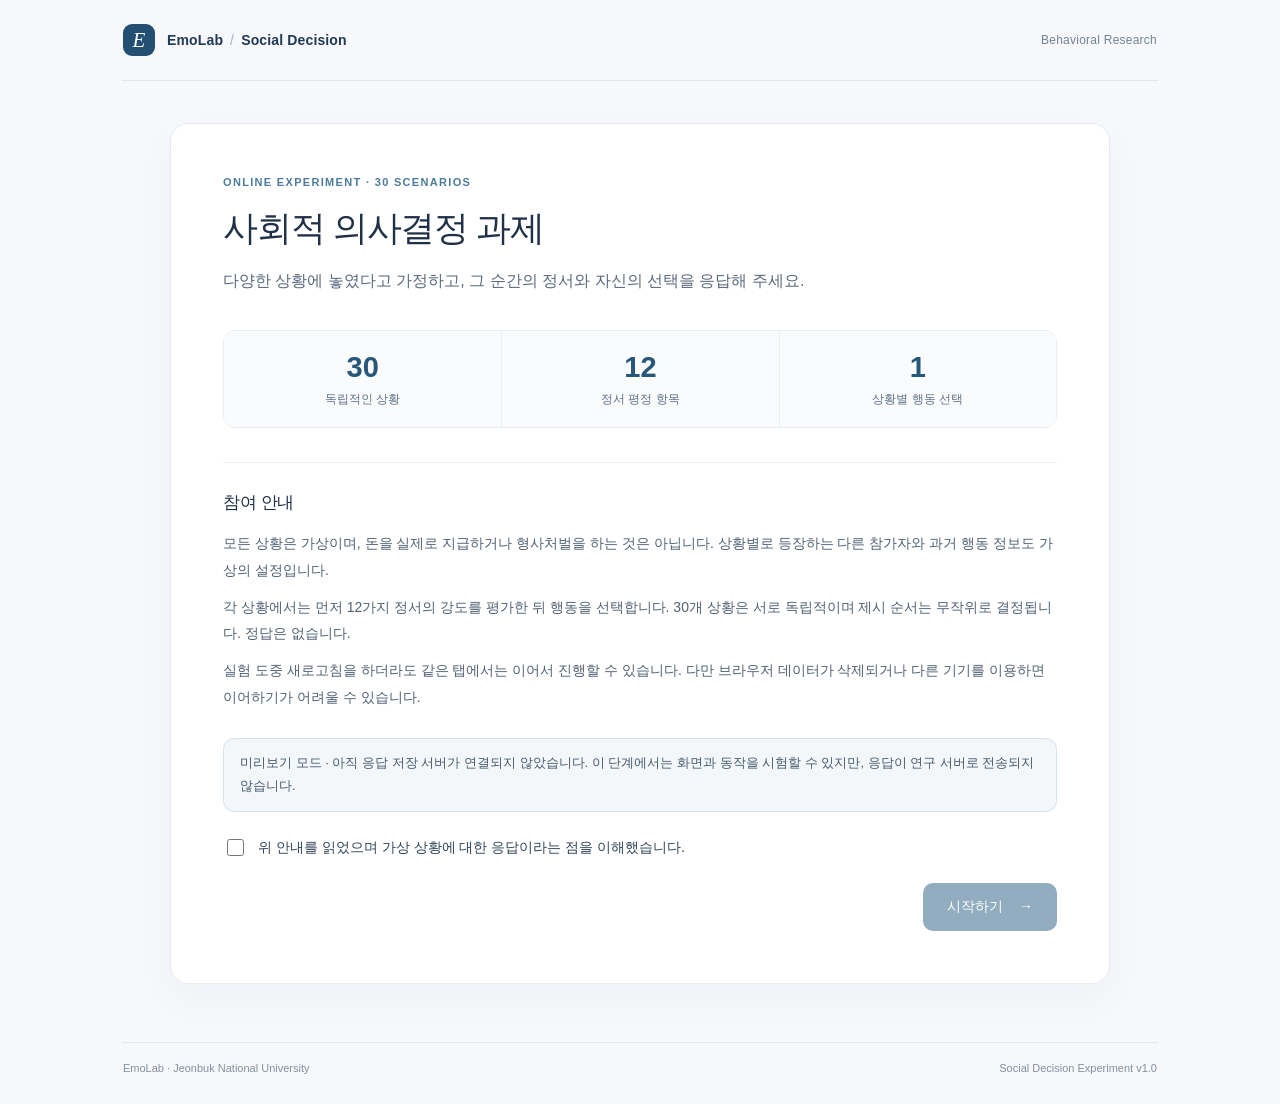
==== index.html @ 48e32a67 "Build randomized 30-scenario social decision experiment with emotion anchors and preview mode" ====
<!doctype html>
<html lang="ko">
<head>
  <meta charset="utf-8" />
  <meta name="viewport" content="width=device-width, initial-scale=1" />
  <meta name="robots" content="noindex, nofollow" />
  <meta name="theme-color" content="#f7f8fa" />
  <title>Social Decision Experiment</title>
  <link rel="stylesheet" href="./assets/styles.css" />
  <script src="./config.js" defer></script>
  <script type="module" src="./assets/app.js"></script>
</head>
<body>
  <div class="app-shell">
    <header class="site-header">
      <div class="site-identity"><span class="brand-mark" aria-hidden="true">E</span><span class="brand-name">EmoLab <span class="brand-divider">/</span> Social Decision</span></div>
      <span class="header-caption">Behavioral Research</span>
    </header>

    <main class="main-content" id="main-content">
      <section id="loading-view" class="panel loading-panel" aria-live="polite">
        <span class="loading-dot" aria-hidden="true"></span>
        <p>시나리오를 준비하고 있습니다.</p>
      </section>

      <section id="welcome-view" class="panel" hidden>
        <div class="intro-kicker">ONLINE EXPERIMENT · 30 SCENARIOS</div>
        <h1>사회적 의사결정 과제</h1>
        <p class="intro-lead">다양한 상황에 놓였다고 가정하고, 그 순간의 정서와 자신의 선택을 응답해 주세요.</p>
        <div class="intro-facts">
          <div><strong>30</strong><span>독립적인 상황</span></div>
          <div><strong>12</strong><span>정서 평정 항목</span></div>
          <div><strong>1</strong><span>상황별 행동 선택</span></div>
        </div>
        <div class="intro-guide">
          <h2>참여 안내</h2>
          <p>모든 상황은 가상이며, 돈을 실제로 지급하거나 형사처벌을 하는 것은 아닙니다. 상황별로 등장하는 다른 참가자와 과거 행동 정보도 가상의 설정입니다.</p>
          <p>각 상황에서는 먼저 12가지 정서의 강도를 평가한 뒤 행동을 선택합니다. 30개 상황은 서로 독립적이며 제시 순서는 무작위로 결정됩니다. 정답은 없습니다.</p>
          <p>실험 도중 새로고침을 하더라도 같은 탭에서는 이어서 진행할 수 있습니다. 다만 브라우저 데이터가 삭제되거나 다른 기기를 이용하면 이어하기가 어려울 수 있습니다.</p>
        </div>
        <p id="preview-notice" class="notice notice-preview" hidden><strong>미리보기 모드</strong> · 아직 응답 저장 서버가 연결되지 않았습니다. 이 단계에서는 화면과 동작을 시험할 수 있지만, 응답이 연구 서버로 전송되지 않습니다.</p>
        <label class="confirm-label"><input type="checkbox" id="acknowledge" /><span>위 안내를 읽었으며 가상 상황에 대한 응답이라는 점을 이해했습니다.</span></label>
        <div class="intro-actions"><button type="button" class="btn btn-primary" id="start-btn" disabled>시작하기 <span aria-hidden="true">→</span></button></div>
      </section>

      <section id="trial-view" class="panel trial-panel" hidden>
        <div class="trial-status"><span id="trial-progress-label">01 / 30</span><span id="trial-percentage">3%</span></div>
        <div class="progress-track" aria-hidden="true"><span id="progress-fill"></span></div>
        <article class="scenario" id="scenario-body" aria-label="의사결정 시나리오"></article>
        <div class="section-divider"></div>
        <h2 class="question-heading">이 상황에서 느끼는 정서를 평가해 주세요.</h2>
        <p class="question-hint">각 정서마다 1점부터 7점까지 하나씩 선택해 주세요.</p>
        <form id="response-form" novalidate>
          <div id="emotion-list" class="emotion-list"></div>
          <div class="section-divider after-emotions"></div>
          <fieldset class="decision-block">
            <legend id="decision-legend"></legend>
            <div id="decision-controls" class="decision-controls"></div>
          </fieldset>
          <div class="form-footer">
            <span id="response-check" class="response-check" aria-live="polite">정서를 모두 평가해 주세요.</span>
            <button type="submit" class="btn btn-primary" id="next-btn" disabled>다음으로 <span aria-hidden="true">→</span></button>
          </div>
        </form>
      </section>

      <section id="finish-view" class="panel finish-panel" hidden>
        <div class="finish-icon" aria-hidden="true">✓</div>
        <h1>모든 문항에 응답했습니다.</h1>
        <p class="intro-lead" id="finish-description">제출 준비가 완료되었습니다.</p>
        <p class="notice notice-preview" id="finish-preview-notice" hidden>현재는 미리보기 모드입니다. 연구 서버에 데이터가 저장되지 않습니다. 테스트 응답을 JSON 파일로 내려받아 확인할 수 있습니다.</p>
        <p class="notice notice-error" id="submit-error" role="alert" hidden></p>
        <div class="finish-actions">
          <button type="button" class="btn btn-primary" id="submit-btn">응답 제출하기 <span aria-hidden="true">→</span></button>
          <button type="button" class="btn btn-outline" id="export-btn">테스트 데이터 내려받기</button>
        </div>
        <p class="finish-footnote">제출 완료 메시지가 나타나기 전까지 브라우저를 닫지 마세요.</p>
      </section>

      <section id="success-view" class="panel finish-panel" hidden>
        <div class="finish-icon" aria-hidden="true">✓</div>
        <h1>응답이 제출되었습니다.</h1>
        <p class="intro-lead" id="success-description">참여해 주셔서 감사합니다.</p>
      </section>

      <section id="error-view" class="panel finish-panel" hidden>
        <h1>실험 화면을 불러오지 못했습니다.</h1>
        <p id="error-message">잠시 후 다시 시도해 주세요.</p>
        <button type="button" class="btn btn-outline" id="reload-btn">새로고침</button>
      </section>
    </main>
    <footer class="site-footer"><span>EmoLab · Jeonbuk National University</span><span>Social Decision Experiment v1.0</span></footer>
  </div>
</body>
</html>
---- assets/styles.css ----
:root{font-family:Pretendard,"Noto Sans KR",-apple-system,BlinkMacSystemFont,"Segoe UI",sans-serif;color:#203047;background:#f6f8fb;font-synthesis:none;text-rendering:optimizeLegibility;-webkit-font-smoothing:antialiased}
*{box-sizing:border-box}html{min-height:100%;scroll-behavior:smooth}body{margin:0;min-height:100vh}button,input,select{font:inherit}button{cursor:pointer}button:disabled{cursor:not-allowed;opacity:.5} [hidden]{display:none!important}
.app-shell{max-width:1088px;margin:0 auto;padding:0 26px;min-height:100vh;display:flex;flex-direction:column}.site-header{display:flex;align-items:center;justify-content:space-between;padding:24px 1px 24px;border-bottom:1px solid #e3e8ef}.site-identity{display:flex;align-items:center;gap:12px}.brand-mark{width:32px;height:32px;display:grid;place-items:center;border-radius:9px;font-family:Georgia,serif;font-size:21px;font-style:italic;color:#fff;background:#234f72}.brand-name{font-size:14px;font-weight:720;letter-spacing:.01em;color:#213953}.brand-divider{color:#a3afbe;font-weight:400;padding:0 3px}.header-caption{color:#758395;font-size:12px;letter-spacing:.02em}.main-content{width:100%;max-width:940px;margin:42px auto 58px;flex:1}.panel{background:#fff;border:1px solid #e7ebf1;border-radius:18px;box-shadow:0 16px 44px rgba(36,51,72,.035);padding:clamp(22px,4.5vw,52px)}.loading-panel{display:flex;justify-content:center;align-items:center;gap:12px;color:#516379}.loading-dot{height:11px;width:11px;background:#426d93;display:inline-block;border-radius:50%;animation:pulse 1.2s infinite}@keyframes pulse{50%{opacity:.2}}
.intro-kicker{font-weight:720;font-size:11px;letter-spacing:.12em;color:#4b7b9a;margin-bottom:15px}h1{font-size:clamp(25px,3.1vw,35px);line-height:1.4;letter-spacing:-.035em;margin:0 0 14px;font-weight:760}h2{font-size:17px;margin:0 0 16px;letter-spacing:-.02em}.intro-lead{font-size:16px;line-height:1.9;color:#5b697c;margin:0 0 30px}.intro-facts{display:grid;grid-template-columns:repeat(3,1fr);border:1px solid #e8edf3;border-radius:12px;overflow:hidden;margin:34px 0}.intro-facts div{display:flex;flex-direction:column;align-items:center;gap:6px;padding:19px 8px;background:#f9fbfd}.intro-facts div+div{border-left:1px solid #e8edf3}.intro-facts strong{font-size:29px;line-height:1.2;color:#275779;font-variant-numeric:tabular-nums}.intro-facts span{color:#607185;font-size:12px}.intro-guide{border-top:1px solid #edf0f4;padding-top:28px;margin:28px 0}.intro-guide p{font-size:14px;color:#526174;line-height:1.88;margin:0 0 11px}.notice{font-size:13px;line-height:1.75;border-radius:11px;padding:13px 16px;margin:24px 0}.notice-preview{background:#f3f7fa;color:#475a6e;border:1px solid #d7e3ed}.notice-error{background:#fff0ee;border:1px solid #f5c8c4;color:#a13b34}.confirm-label{display:flex;align-items:flex-start;gap:11px;font-size:14px;line-height:1.7;color:#314458;margin:20px 0}.confirm-label input{width:17px;height:17px;margin-top:3px;accent-color:#2a5c80}.intro-actions{display:flex;justify-content:flex-end;margin-top:24px}.btn{appearance:none;border:1px solid transparent;border-radius:10px;padding:13px 23px;font-size:14px;font-weight:700;min-height:48px;transition:background .16s,color .16s,transform .1s}.btn:focus-visible,.scale-choice input:focus-visible+.scale-button{outline:3px solid #8bb7db;outline-offset:2px}.btn:active:not(:disabled){transform:translateY(1px)}.btn-primary{background:#285d80;color:#fff}.btn-primary:hover:not(:disabled){background:#194764}.btn-outline{border-color:#d3dde8;background:#fff;color:#285d80}.btn-outline:hover{background:#f3f7fb}.btn span{margin-left:12px}
.trial-status{display:flex;justify-content:space-between;align-items:center;color:#5e7082;font-weight:720;font-size:13px;font-variant-numeric:tabular-nums;letter-spacing:.045em}.progress-track{height:5px;border-radius:999px;overflow:hidden;background:#eaf0f4;margin:14px 0 32px}.progress-track span{display:block;height:100%;background:#35769d;border-radius:999px;transition:width .25s;width:0%}.scenario{padding:4px 1px 5px;font-size:16px;line-height:2.05;white-space:pre-line;overflow-wrap:anywhere;letter-spacing:-.018em;color:#223247}.section-divider{margin:31px 0 27px;border-top:1px solid #e7ebf1}.question-heading{font-size:17px;font-weight:730;margin-bottom:8px}.question-hint{font-size:13px;color:#768293;margin:0 0 20px}.emotion-list{display:flex;flex-direction:column;gap:0}.emotion-item{display:grid;grid-template-columns:82px minmax(0,1fr);align-items:center;gap:14px;padding:12px 0;border-bottom:1px solid #f0f2f5}.emotion-item:last-child{border-bottom:0}.emotion-name{font-weight:660;font-size:14px;color:#33485c;white-space:nowrap}.scale-row{display:grid;grid-template-columns:minmax(125px,1fr) minmax(270px,auto) minmax(110px,1fr);align-items:center;gap:12px}.scale-label{font-size:11px;color:#758295;line-height:1.35}.scale-label.right{text-align:right}.scale-options{display:grid;grid-template-columns:repeat(7,minmax(32px,1fr));gap:5px}.scale-choice{position:relative;display:block;cursor:pointer}.scale-choice input{position:absolute;opacity:0;inset:0;width:100%;height:100%;margin:0;cursor:pointer}.scale-button{height:34px;display:grid;place-items:center;border:1px solid #dce4eb;background:#fff;border-radius:7px;font-size:13px;line-height:1;color:#647184;font-variant-numeric:tabular-nums;transition:background .1s,border-color .1s,color .1s}.scale-choice:hover .scale-button{border-color:#759ebc}.scale-choice input:checked+.scale-button{background:#285d80;border-color:#285d80;color:#fff;font-weight:700}.after-emotions{margin:30px 0 24px}.decision-block{border:0;padding:0;margin:0;min-width:0}.decision-block legend{font-size:16px;font-weight:740;color:#233a50;padding:0;margin:0 0 17px}.decision-controls{display:flex;flex-wrap:wrap;gap:10px}.decision-choice{position:relative;cursor:pointer;display:flex;align-items:center;gap:10px;padding:13px 20px;border:1px solid #dce4eb;border-radius:10px;background:#fff;color:#34485e;font-size:14px;font-weight:640}.decision-choice:has(input:checked){background:#eaf3f8;border-color:#7dabcb;color:#1e587d}.decision-choice input{accent-color:#285d80;margin:0;width:16px;height:16px}.amount-label{font-size:13px;color:#6a7786;align-self:center}.amount-select{width:min(340px,100%);appearance:none;background:#fff url("data:image/svg+xml,%3Csvg xmlns='http://www.w3.org/2000/svg' width='16' height='16' fill='none' stroke='%23728496' stroke-width='2'%3E%3Cpath d='m3 6 5 5 5-5'/%3E%3C/svg%3E") no-repeat right 16px center;border:1px solid #cddae4;border-radius:9px;min-height:47px;padding:12px 42px 12px 14px;color:#293e55}.amount-select:focus{outline:2px solid #92b5d0;outline-offset:2px}.form-footer{margin-top:31px;display:flex;align-items:center;justify-content:space-between;gap:16px}.response-check{color:#7c8897;font-size:12px;line-height:1.5}.site-footer{margin-top:auto;display:flex;align-items:center;justify-content:space-between;border-top:1px solid #e3e8ef;padding:19px 1px 30px;color:#8490a0;font-size:11px}.finish-panel{text-align:center;padding-top:62px;padding-bottom:62px}.finish-icon{width:58px;height:58px;background:#eaf3f7;border-radius:50%;color:#287293;font-size:28px;display:grid;place-items:center;margin:0 auto 24px}.finish-panel .intro-lead{max-width:520px;margin:0 auto 28px}.finish-panel .notice{text-align:left;max-width:610px;margin:18px auto 25px}.finish-actions{display:flex;flex-wrap:wrap;gap:10px;justify-content:center}.finish-footnote{font-size:12px;color:#8893a0;margin-top:25px}.finish-panel #error-message{line-height:1.8;color:#647182}
@media(max-width:840px){.scale-row{grid-template-columns: 1fr;gap:5px}.scale-row .scale-label.left,.scale-row .scale-label.right{display:none}.scale-row .scale-label.mobile-left,.scale-row .scale-label.mobile-right{display:block}.scale-label-mobile{display:flex;justify-content:space-between;gap:10px}.emotion-item{grid-template-columns:75px minmax(0,1fr)}.scale-options{grid-template-columns:repeat(7,minmax(31px,1fr))}}
@media(max-width:600px){.app-shell{padding:0 12px}.site-header{padding:15px 7px}.header-caption{display:none}.main-content{margin:15px auto 28px}.panel{border-radius:13px;padding:20px 14px}.intro-facts{margin:24px 0}.intro-facts strong{font-size:22px}.intro-facts span{font-size:11px}.scenario{font-size:14px;line-height:1.92}.emotion-item{display:block;padding:13px 0}.emotion-name{display:block;margin-bottom:9px}.scale-row{display:block}.scale-label-mobile{display:flex;justify-content:space-between;gap:10px;margin-bottom:7px}.scale-options{gap:5px}.scale-button{height:39px}.form-footer{flex-direction:column;align-items:stretch}.form-footer .btn{width:100%}.decision-choice{flex:1;justify-content:center}.site-footer{font-size:10px;padding:17px 4px;gap:10px;flex-wrap:wrap}.trial-status{font-size:12px}.progress-track{margin-bottom:20px}}
.scale-label-mobile{display:none}
@media(max-width:840px){.scale-label-mobile{display:flex;justify-content:space-between;gap:10px;margin-bottom:7px}}

/* Anchor labels: readable at both ends of each 1–7 scale. */
.scale-label{font-size:12px;color:#536578}
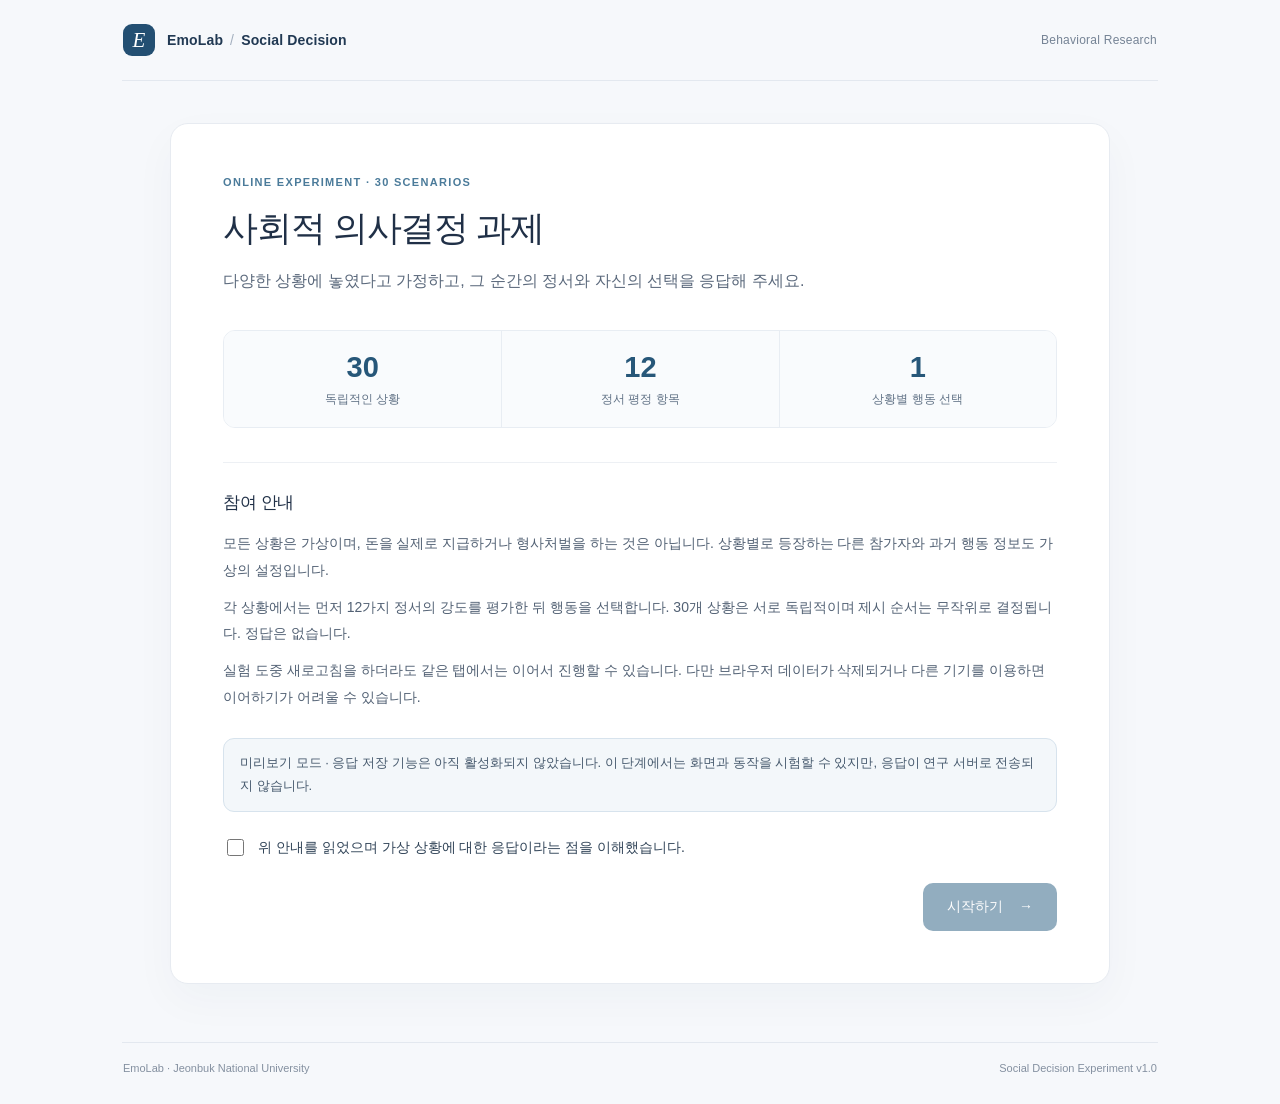
==== commit 8ac7694a: "Connect Firebase public web configuration with safe preview submission gate" ====
--- a/index.html
+++ b/index.html
@@ -38,7 +38,7 @@
           <p>각 상황에서는 먼저 12가지 정서의 강도를 평가한 뒤 행동을 선택합니다. 30개 상황은 서로 독립적이며 제시 순서는 무작위로 결정됩니다. 정답은 없습니다.</p>
           <p>실험 도중 새로고침을 하더라도 같은 탭에서는 이어서 진행할 수 있습니다. 다만 브라우저 데이터가 삭제되거나 다른 기기를 이용하면 이어하기가 어려울 수 있습니다.</p>
         </div>
-        <p id="preview-notice" class="notice notice-preview" hidden><strong>미리보기 모드</strong> · 아직 응답 저장 서버가 연결되지 않았습니다. 이 단계에서는 화면과 동작을 시험할 수 있지만, 응답이 연구 서버로 전송되지 않습니다.</p>
+        <p id="preview-notice" class="notice notice-preview" hidden><strong>미리보기 모드</strong> · 응답 저장 기능은 아직 활성화되지 않았습니다. 이 단계에서는 화면과 동작을 시험할 수 있지만, 응답이 연구 서버로 전송되지 않습니다.</p>
         <label class="confirm-label"><input type="checkbox" id="acknowledge" /><span>위 안내를 읽었으며 가상 상황에 대한 응답이라는 점을 이해했습니다.</span></label>
         <div class="intro-actions"><button type="button" class="btn btn-primary" id="start-btn" disabled>시작하기 <span aria-hidden="true">→</span></button></div>
       </section>
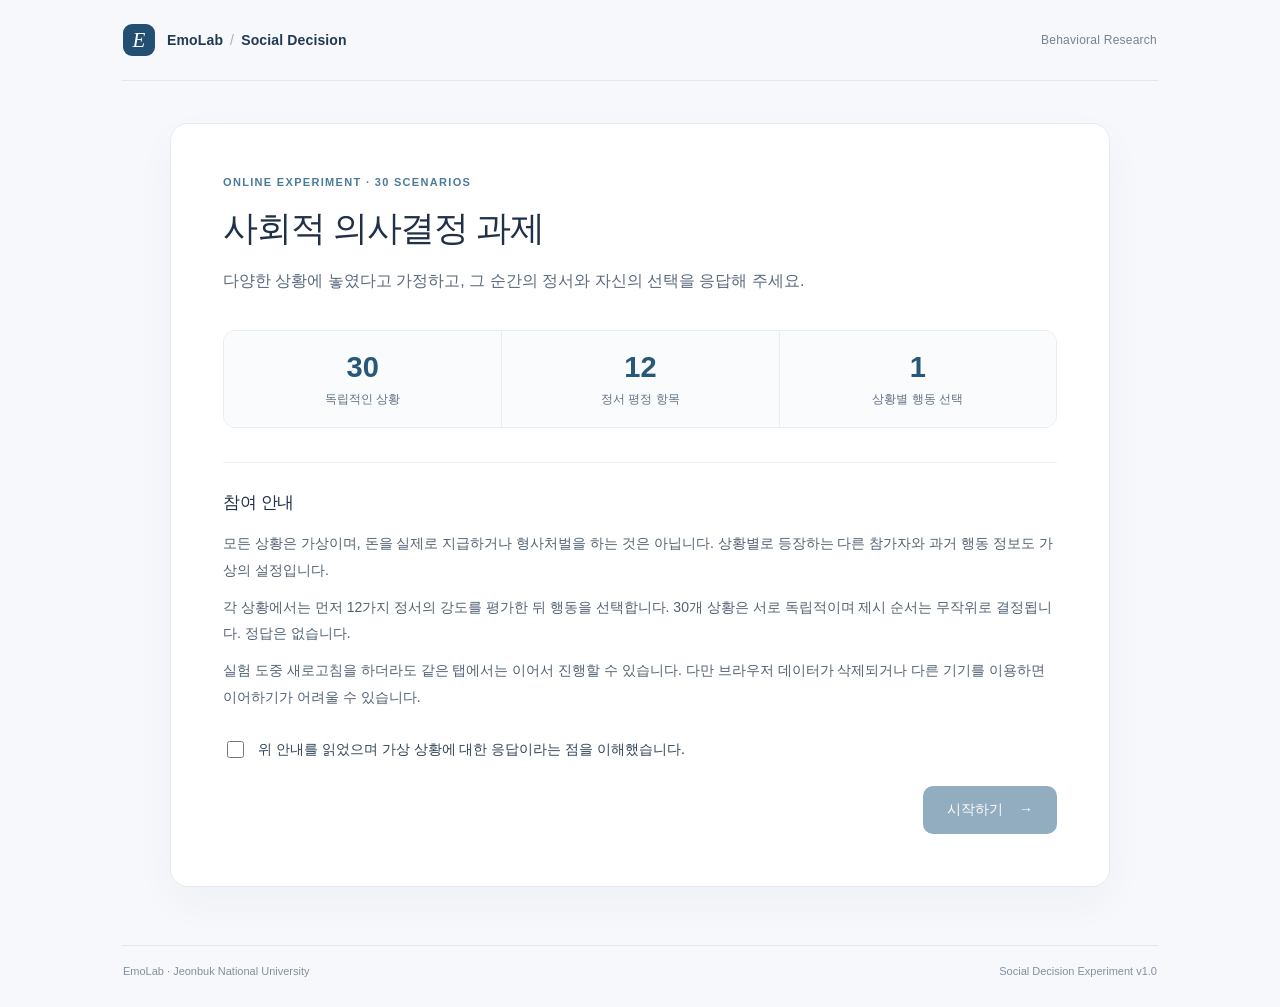
==== commit d6e2a1e4: "Stage private optional compensation phone step with atomic separated storage and restricted admin ex" ====
--- a/index.html
+++ b/index.html
@@ -6,9 +6,9 @@
   <meta name="robots" content="noindex, nofollow" />
   <meta name="theme-color" content="#f7f8fa" />
   <title>Social Decision Experiment</title>
-  <link rel="stylesheet" href="./assets/styles.css" />
-  <script src="./config.js" defer></script>
-  <script type="module" src="./assets/app.js"></script>
+  <link rel="stylesheet" href="./assets/styles.css?v=5" />
+  <script src="./config.js?v=5" defer></script>
+  <script type="module" src="./assets/app.js?v=5"></script>
 </head>
 <body>
   <div class="app-shell">
@@ -64,15 +64,43 @@
         </form>
       </section>
 
+
+      <section id="contact-view" class="panel contact-panel" hidden>
+        <div class="intro-kicker">30 / 30 · TASK COMPLETE</div>
+        <h1>참가자 보상을 위한 연락처 입력</h1>
+        <p class="intro-lead">모든 시나리오에 응답하셨습니다. 참가자 보상을 희망하시면 휴대전화 번호를 입력해 주세요. 연락처 입력은 선택사항이며, 입력하지 않아도 실험 응답을 제출할 수 있습니다.</p>
+        <form id="compensation-form" class="compensation-form" novalidate>
+          <label class="contact-input-label" for="compensation-phone">휴대전화 번호</label>
+          <input id="compensation-phone" class="contact-phone-input" type="tel" inputmode="tel" autocomplete="off" maxlength="24" placeholder="010-1234-5678" aria-describedby="compensation-privacy" />
+          <p class="contact-phone-help">보상 안내에 사용할 수 있는 본인 연락처를 입력해 주세요.</p>
+          <div class="contact-privacy" id="compensation-privacy">
+            <h2>개인정보 수집·이용 안내</h2>
+            <p><strong>수집 항목:</strong> 휴대전화 번호</p>
+            <p><strong>이용 목적:</strong> 참가자 보상 안내 및 지급</p>
+            <p><strong>보유 기간:</strong> 보상 지급 완료 후 30일 이내 삭제 (연구자가 직접 삭제)</p>
+            <p><strong>동의 거부:</strong> 연락처 제공에 동의하지 않아도 연구 응답은 제출할 수 있지만, 보상 연락은 받기 어렵습니다.</p>
+            <p class="contact-privacy-footnote">연락처는 실험 평정 및 행동 선택 데이터와 별도 저장되며, 참가자 ID와 정서 응답은 연락처 문서에 포함하지 않습니다.</p>
+          </div>
+          <label class="contact-agree-label"><input id="compensation-consent" type="checkbox" /><span>위 개인정보 수집·이용에 동의합니다.</span></label>
+          <p class="notice notice-error" id="compensation-error" role="alert" hidden></p>
+          <div class="contact-actions">
+            <button type="button" class="btn btn-outline" id="skip-contact">연락처 없이 제출</button>
+            <button type="submit" class="btn btn-primary" id="contact-next" disabled>다음으로 <span aria-hidden="true">→</span></button>
+          </div>
+        </form>
+      </section>
+
       <section id="finish-view" class="panel finish-panel" hidden>
         <div class="finish-icon" aria-hidden="true">✓</div>
         <h1>모든 문항에 응답했습니다.</h1>
         <p class="intro-lead" id="finish-description">제출 준비가 완료되었습니다.</p>
+        <p class="contact-finish-note" id="finish-contact-note" hidden></p>
         <p class="notice notice-preview" id="finish-preview-notice" hidden>현재는 미리보기 모드입니다. 연구 서버에 데이터가 저장되지 않습니다. 테스트 응답을 JSON 파일로 내려받아 확인할 수 있습니다.</p>
         <p class="notice notice-error" id="submit-error" role="alert" hidden></p>
         <div class="finish-actions">
           <button type="button" class="btn btn-primary" id="submit-btn">응답 제출하기 <span aria-hidden="true">→</span></button>
           <button type="button" class="btn btn-outline" id="export-btn">테스트 데이터 내려받기</button>
+          <button type="button" class="btn btn-outline" id="edit-contact-btn" hidden>연락처 수정</button>
         </div>
         <p class="finish-footnote">제출 완료 메시지가 나타나기 전까지 브라우저를 닫지 마세요.</p>
       </section>
--- a/assets/styles.css
+++ b/assets/styles.css
@@ -9,4 +9,21 @@
 @media(max-width:840px){.scale-label-mobile{display:flex;justify-content:space-between;gap:10px;margin-bottom:7px}}
 
 /* Anchor labels: readable at both ends of each 1–7 scale. */
-.scale-label{font-size:12px;color:#536578}+.scale-label{font-size:12px;color:#536578}
+/* Separate optional compensation step, shown after the last trial. */
+.contact-panel{max-width:800px;margin:0 auto}
+.contact-panel .intro-lead{max-width:670px}
+.compensation-form{margin-top:22px;text-align:left}
+.contact-input-label{display:block;color:#223a52;font-size:15px;font-weight:740;margin-bottom:12px}
+.contact-phone-input{width:100%;max-width:430px;border:1px solid #cbd9e4;border-radius:10px;padding:15px 16px;min-height:53px;letter-spacing:.025em;font-size:18px;color:#203449;background:#fff;font-variant-numeric:tabular-nums}
+.contact-phone-input:focus-visible{outline:3px solid #95c5e3;outline-offset:2px}
+.contact-phone-help{font-size:12px;line-height:1.7;color:#738296;margin:7px 0 20px}
+.contact-privacy{border:1px solid #dfebf3;background:#f6f9fc;border-radius:13px;padding:21px 23px;color:#475c6d}
+.contact-privacy h2{font-size:15px;color:#294359;margin:0 0 13px}
+.contact-privacy p{font-size:13px;line-height:1.8;margin:5px 0}
+.contact-privacy .contact-privacy-footnote{font-size:12px;color:#6f8190;border-top:1px solid #dfebf3;margin-top:13px;padding-top:13px}
+.contact-agree-label{display:flex;align-items:flex-start;gap:10px;margin:21px 0;font-size:14px;font-weight:630;color:#314b61;line-height:1.7}
+.contact-agree-label input{width:18px;height:18px;margin:3px 0 0;accent-color:#285d80;flex:none}
+.contact-actions{display:flex;flex-wrap:wrap;justify-content:flex-end;gap:12px;margin-top:28px}
+.contact-finish-note{max-width:580px;margin:0 auto 24px;color:#506577;font-size:13px;line-height:1.8}
+@media(max-width:600px){.contact-privacy{padding:15px}.contact-actions{flex-direction:column}.contact-actions .btn{width:100%}.contact-phone-input{max-width:none}}
